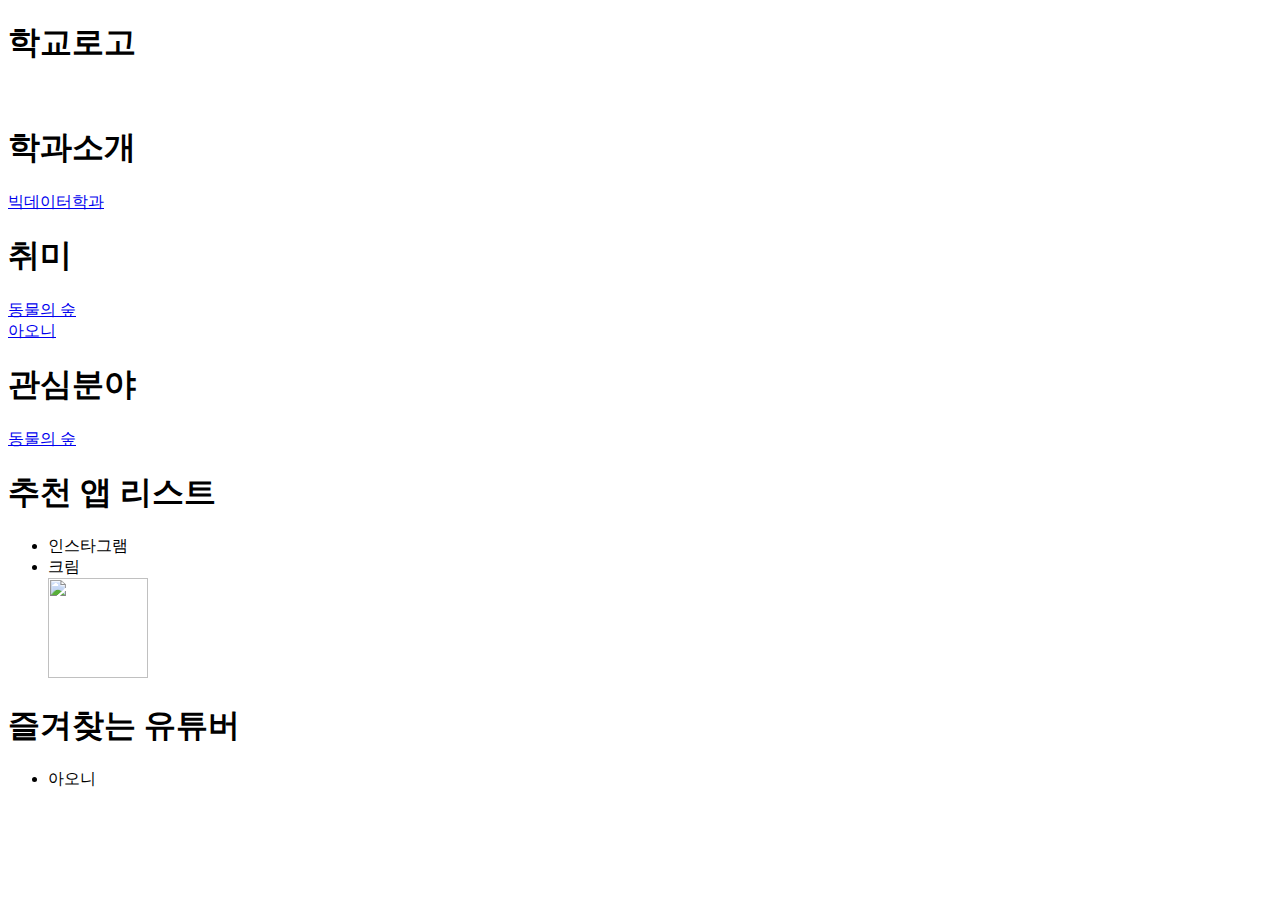
==== index.html @ 8a544bc5 "Add files via upload" ====
<!--주석 처리-->
<!DOCTYPE html>
<html lang="en">
<head>
    <meta charset="UTF-8">
    <title>TitleTest</title>
</head>
<body>
    <p>
        <h1>학교로고</h1>
        <img src = "학교로고.png" alt="">

        <h1>학과소개</h1>
        <a href = "https://www.dju.ac.kr/big_data_ai/main.do">빅데이터학과</a>
    </p>

    <p>
        <h1>취미</h1>
        <a href = "https://www.youtube.com/results?search_query=%EB%8F%99%EB%AC%BC%EC%9D%98+%EC%88%B2">동물의 숲</a> <br>
        <a href = "https://www.youtube.com/@aonioni">아오니</a>

    </p>

    <p>
        <h1>관심분야</h1>
        <a href = "https://www.youtube.com/results?search_query=%EB%8F%99%EB%AC%BC%EC%9D%98+%EC%88%B2">동물의 숲</a>
    </p>

    <p>
        <h1>추천 앱 리스트</h1>
        <ul>
            <li>인스타그램</li>
            <li>크림</li>
            <img src = "pngegg.png" alt="" width="100" height="100">
            <img src = "크림.png" alt="" width="200" height=>
        </ul>
    </p>   

    <p>
        <h1>즐겨찾는 유튜버</h1>
        <ul>
            <li>아오니</li>
        </ul>
    </p>


</body>
</html>
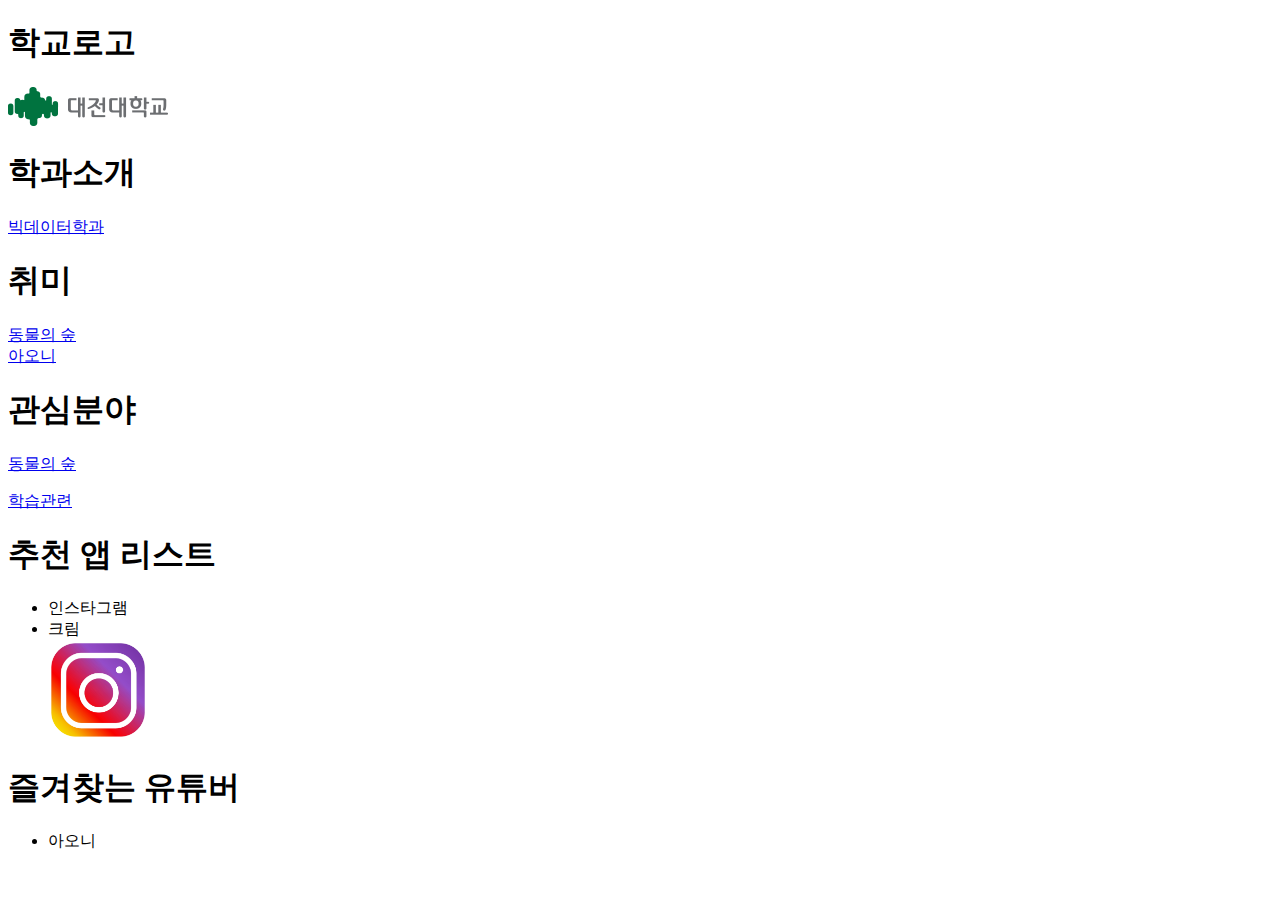
==== commit bd42b694: "Add files via upload" ====
--- a/index.html
+++ b/index.html
@@ -25,7 +25,7 @@
         <h1>관심분야</h1>
         <a href = "https://www.youtube.com/results?search_query=%EB%8F%99%EB%AC%BC%EC%9D%98+%EC%88%B2">동물의 숲</a>
     </p>
-
+    <p><a href="3주차.html">학습관련</a></p>
     <p>
         <h1>추천 앱 리스트</h1>
         <ul>
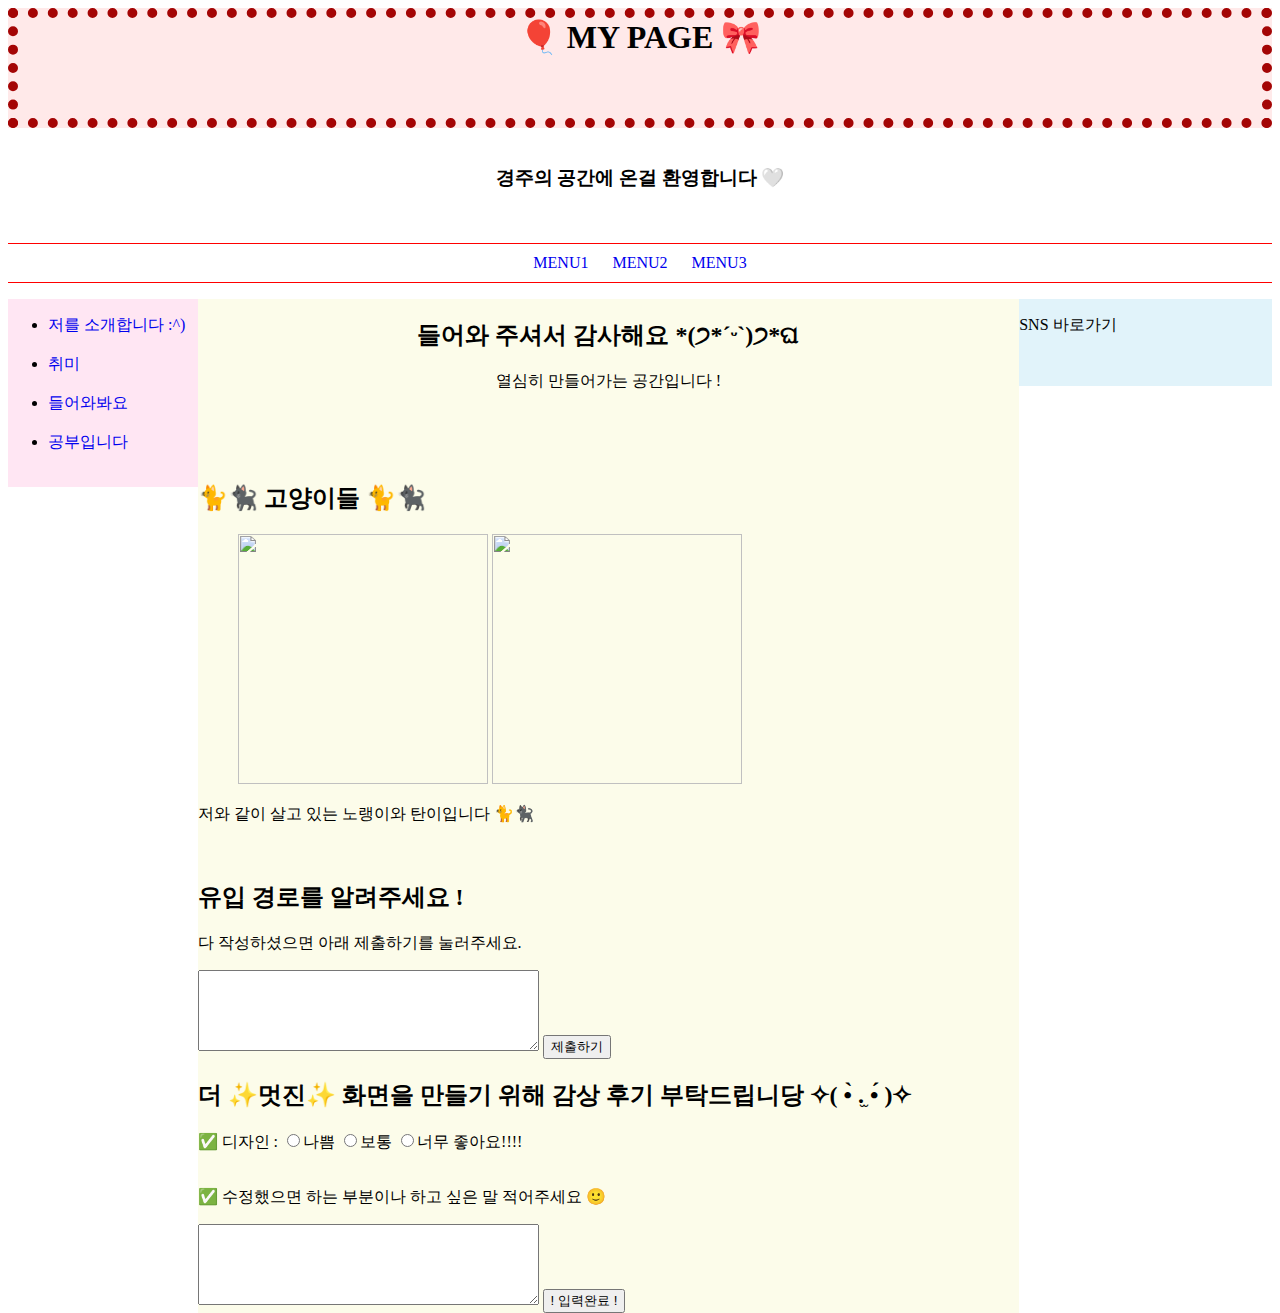
==== commit aece5921: "Add files via upload" ====
--- a/index.html
+++ b/index.html
@@ -1,48 +1,148 @@
-<!--주석 처리-->
 <!DOCTYPE html>
 <html lang="en">
 <head>
     <meta charset="UTF-8">
-    <title>TitleTest</title>
+    <meta name="viewport" content="width=device-width, initial-scale=1.0">
+    <title>homepage</title>
 </head>
+<style>
+    #page{
+        font-family: 'Times New Roman', Times, serif;
+        background-color: rgb(255, 233, 233);
+        text-align: center;
+        border: 10px dotted rgb(164, 5, 5);
+        height: 100px;
+        margin: 0 auto;
+    }
+
+    #apple{
+        text-align: center;
+    }
+
+    section {
+    float: left; width: 65%; height: 80%; 
+    background-color: rgb(252, 252, 234);
+    }
+
+    #art1{
+        text-align: center;
+    }
+
+    nav {
+        float: left; width: 15%; height: 80%; 
+        background: rgba(255, 223, 239, 0.775);
+    }
+
+
+    aside{
+        float: right; width: 20%; height: 100%;
+        background-color: rgb(225, 243, 250);
+    }
+
+    #menu{
+        list-style: none;
+        text-align: center;
+        border-bottom: 1px solid red;
+        border-top: 1px solid red;
+        padding: 10px
+    }    
+
+    #menu li {
+    display: inline; /* 메뉴를 가로로 배치 */
+    padding: 10px;
+    text-transform: uppercase; 
+    } 
+
+    a {
+    text-decoration: none; /* 모든 링크에 대해 밑줄 제거 */
+    }
+
+
+
+</style>
 <body>
-    <p>
-        <h1>학교로고</h1>
-        <img src = "학교로고.png" alt="">
+ <header>
+    <h1 id="page">🎈 MY PAGE 🎀 </h1><br>
+    <h3 id="apple">경주의 공간에 온걸 환영합니다 🤍</h3><br>
+ </header>
 
-        <h1>학과소개</h1>
-        <a href = "https://www.dju.ac.kr/big_data_ai/main.do">빅데이터학과</a>
-    </p>
 
-    <p>
-        <h1>취미</h1>
-        <a href = "https://www.youtube.com/results?search_query=%EB%8F%99%EB%AC%BC%EC%9D%98+%EC%88%B2">동물의 숲</a> <br>
-        <a href = "https://www.youtube.com/@aonioni">아오니</a>
+ <ul id="menu">
+    <li><a href="#">Menu1</a></li>
+    <li><a href="#">Menu2</a></li>
+    <li><a href="#">Menu3</a></li>
+    
+</ul>
 
-    </p>
 
-    <p>
-        <h1>관심분야</h1>
-        <a href = "https://www.youtube.com/results?search_query=%EB%8F%99%EB%AC%BC%EC%9D%98+%EC%88%B2">동물의 숲</a>
-    </p>
-    <p><a href="3주차.html">학습관련</a></p>
-    <p>
-        <h1>추천 앱 리스트</h1>
-        <ul>
-            <li>인스타그램</li>
-            <li>크림</li>
-            <img src = "pngegg.png" alt="" width="100" height="100">
-            <img src = "크림.png" alt="" width="200" height=>
-        </ul>
-    </p>   
 
-    <p>
-        <h1>즐겨찾는 유튜버</h1>
-        <ul>
-            <li>아오니</li>
-        </ul>
-    </p>
+ <nav>
+ <ul>
+    <li><a href="pr.html"> 저를 소개합니다 :^) </a></li> <br>
+    <li><a href="hobby.html"> 취미 </a></li> <br>
+    <li><a href="3주차.html"> 들어와봐요 </a></li> <br>
+    <li><a href="study.html"> 공부입니다 </a></li> <br>
+ </ul>
+ </nav>
+ 
+ <section>
+    <article id="art1">
+        <h2>들어와 주셔서 감사해요 *(੭*ˊᵕˋ)੭*ଘ</h2>
+        <p>열심히 만들어가는 공간입니다 !</p>
+    </article>
+ <br>
+ <br>
+ <br>
+    <article>
+        <h2>🐈🐈‍⬛ 고양이들 🐈🐈‍⬛</h2>
+    </article>
 
+    <figure>
+        <img src="images/노랭이.jpg" alt="" width="250" height="250">
+        <img src="images/탄이.jpg" alt="" width="250" height="250">
+    </figure>
+
+    <figcaption>저와 같이 살고 있는 노랭이와 탄이입니다 🐈🐈‍⬛</figcaption>
+ <br>
+ <br>
+    <h2>유입 경로를 알려주세요 ! </h2>
+    <p>다 작성하셨으면 아래 제출하기를 눌러주세요.</p>
+        <textarea name="area1" id="" cols="40" rows="5"></textarea>
+
+        <script>
+            function showDialog() {
+                alert("작성해주셔서 감사합니다 ^^ 행복한 하루 보내세요구르트 🍀");
+            }
+        </script>
+
+            <button onclick="showDialog()">제출하기</button>
+        
+        <h2>더 ✨멋진✨ 화면을 만들기 위해 감상 후기 부탁드립니당 ✧( •̀ .̫ •́ )✧</h2>
+            <form>
+                ✅ 디자인 :
+                <input type="radio" name="bad" value="bad1">나쁨
+                <input type="radio" name="soso" value="soso1">보통
+                <input type="radio" name="good" value="good1">너무 좋아요!!!! <br> <br>
+            </form>
+            <p>✅ 수정했으면 하는 부분이나 하고 싶은 말 적어주세요 🙂‍</p>
+            <textarea name="riv" id="" cols="40" rows="5"></textarea>
+        <script>
+            function rev() {
+                alert("적어주셔서 감사합니다람쥐 행복하세요 🍀")
+            }
+        </script>
+
+            <button onclick="rev()">! 입력완료 !</button>
+</form>
+
+ </section>
+ 
+<aside>
+<p>SNS 바로가기<p>
+    <a href="https://blog.naver.com/nohfluorine"><img src="images/네이버 AI-06.png" alt="" height="50" height="50"></a>
+    <a href="https://www.instagram.com/nohfluorine.kr?igsh=bXRoN3p1Mzd5a2tw&utm_source=qr"><img src="images/pngegg.png" alt="" height="45" height="45"></a>
+</aside>
+    
 
 </body>
 </html>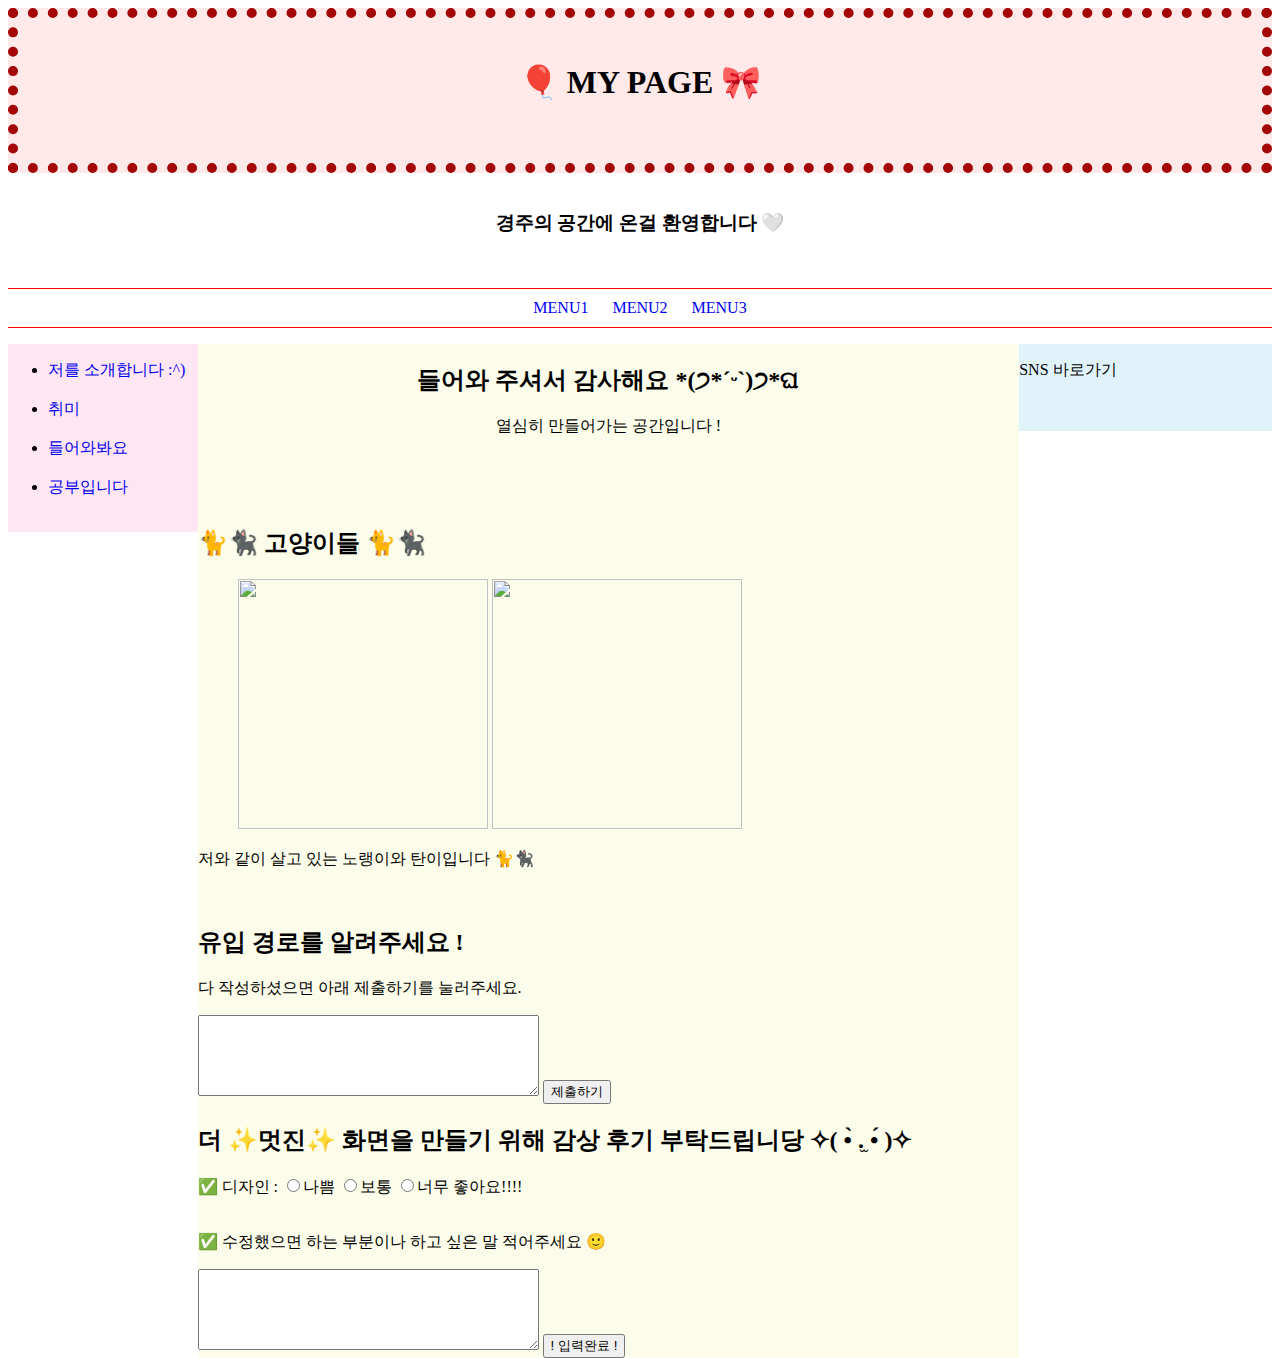
==== commit 589837df: "Add files via upload" ====
--- a/index.html
+++ b/index.html
@@ -5,62 +5,11 @@
     <meta name="viewport" content="width=device-width, initial-scale=1.0">
     <title>homepage</title>
 </head>
-<style>
-    #page{
-        font-family: 'Times New Roman', Times, serif;
-        background-color: rgb(255, 233, 233);
-        text-align: center;
-        border: 10px dotted rgb(164, 5, 5);
-        height: 100px;
-        margin: 0 auto;
-    }
 
-    #apple{
-        text-align: center;
-    }
+<body>
 
-    section {
-    float: left; width: 65%; height: 80%; 
-    background-color: rgb(252, 252, 234);
-    }
+<link rel="stylesheet" href="index_css.css">
 
-    #art1{
-        text-align: center;
-    }
-
-    nav {
-        float: left; width: 15%; height: 80%; 
-        background: rgba(255, 223, 239, 0.775);
-    }
-
-
-    aside{
-        float: right; width: 20%; height: 100%;
-        background-color: rgb(225, 243, 250);
-    }
-
-    #menu{
-        list-style: none;
-        text-align: center;
-        border-bottom: 1px solid red;
-        border-top: 1px solid red;
-        padding: 10px
-    }    
-
-    #menu li {
-    display: inline; /* 메뉴를 가로로 배치 */
-    padding: 10px;
-    text-transform: uppercase; 
-    } 
-
-    a {
-    text-decoration: none; /* 모든 링크에 대해 밑줄 제거 */
-    }
-
-
-
-</style>
-<body>
  <header>
     <h1 id="page">🎈 MY PAGE 🎀 </h1><br>
     <h3 id="apple">경주의 공간에 온걸 환영합니다 🤍</h3><br>
--- a/index_css.css
+++ b/index_css.css
@@ -0,0 +1,51 @@
+#page{
+    font-family: 'Times New Roman', Times, serif;
+    background-color: rgb(255, 233, 233);
+    text-align: center;
+    border: 10px dotted rgb(164, 5, 5);
+    height: 100px;
+    margin: 0 auto;
+    padding-top: 45px;
+}
+
+#apple{
+    text-align: center;
+}
+
+section {
+float: left; width: 65%; height: 80%; 
+background-color: rgb(252, 252, 234);
+}
+
+#art1{
+    text-align: center;
+}
+
+nav {
+    float: left; width: 15%; height: 80%; 
+    background: rgba(255, 223, 239, 0.775);
+}
+
+
+aside{
+    float: right; width: 20%; height: 100%;
+    background-color: rgb(225, 243, 250);
+}
+
+#menu{
+    list-style: none;
+    text-align: center;
+    border-bottom: 1px solid red;
+    border-top: 1px solid red;
+    padding: 10px
+}    
+
+#menu li {
+display: inline; /* 메뉴를 가로로 배치 */
+padding: 10px;
+text-transform: uppercase; 
+} 
+
+a {
+text-decoration: none; /* 모든 링크에 대해 밑줄 제거 */
+}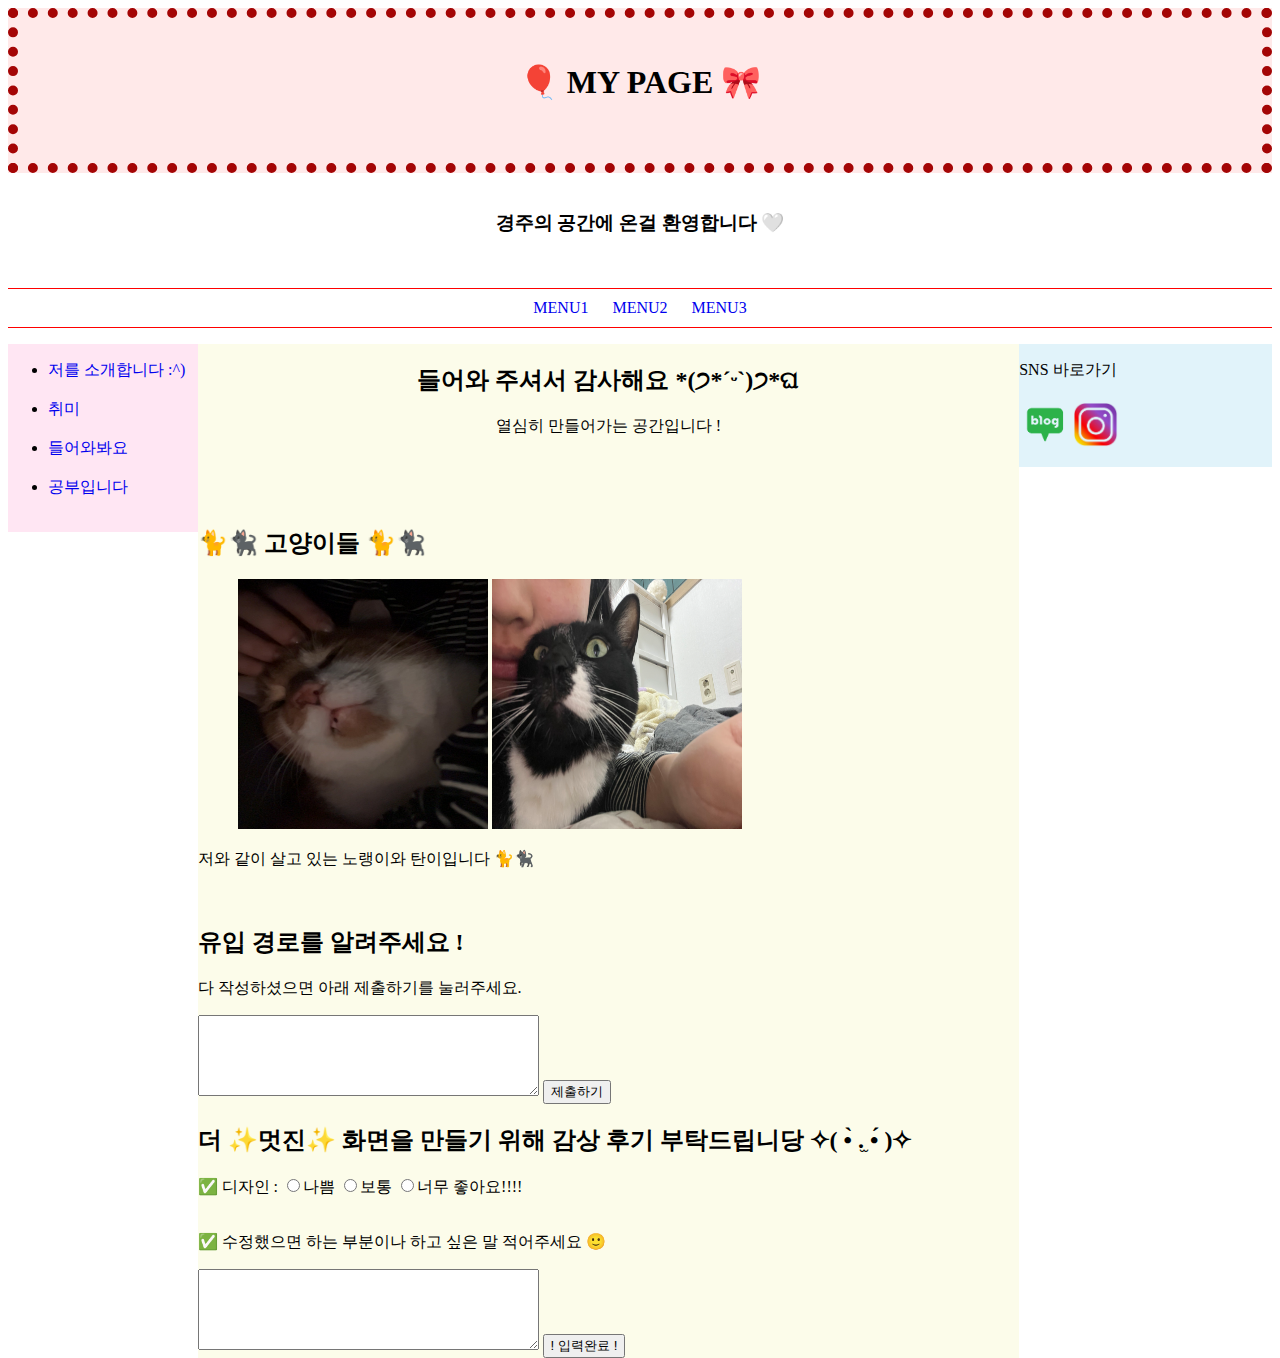
==== commit f105790b: "Add files via upload" ====
--- a/index.html
+++ b/index.html
@@ -47,8 +47,8 @@
     </article>
 
     <figure>
-        <img src="images/노랭이.jpg" alt="" width="250" height="250">
-        <img src="images/탄이.jpg" alt="" width="250" height="250">
+        <img src="image/노랭이.jpg" alt="" width="250" height="250">
+        <img src="image/탄이.jpg" alt="" width="250" height="250">
     </figure>
 
     <figcaption>저와 같이 살고 있는 노랭이와 탄이입니다 🐈🐈‍⬛</figcaption>
@@ -88,8 +88,8 @@
  
 <aside>
 <p>SNS 바로가기<p>
-    <a href="https://blog.naver.com/nohfluorine"><img src="images/네이버 AI-06.png" alt="" height="50" height="50"></a>
-    <a href="https://www.instagram.com/nohfluorine.kr?igsh=bXRoN3p1Mzd5a2tw&utm_source=qr"><img src="images/pngegg.png" alt="" height="45" height="45"></a>
+    <a href="https://blog.naver.com/nohfluorine"><img src="image/네이버 AI-06.png" alt="" height="50" height="50"></a>
+    <a href="https://www.instagram.com/nohfluorine.kr?igsh=bXRoN3p1Mzd5a2tw&utm_source=qr"><img src="image/pngegg.png" alt="" height="45" height="45"></a>
 </aside>
     
 
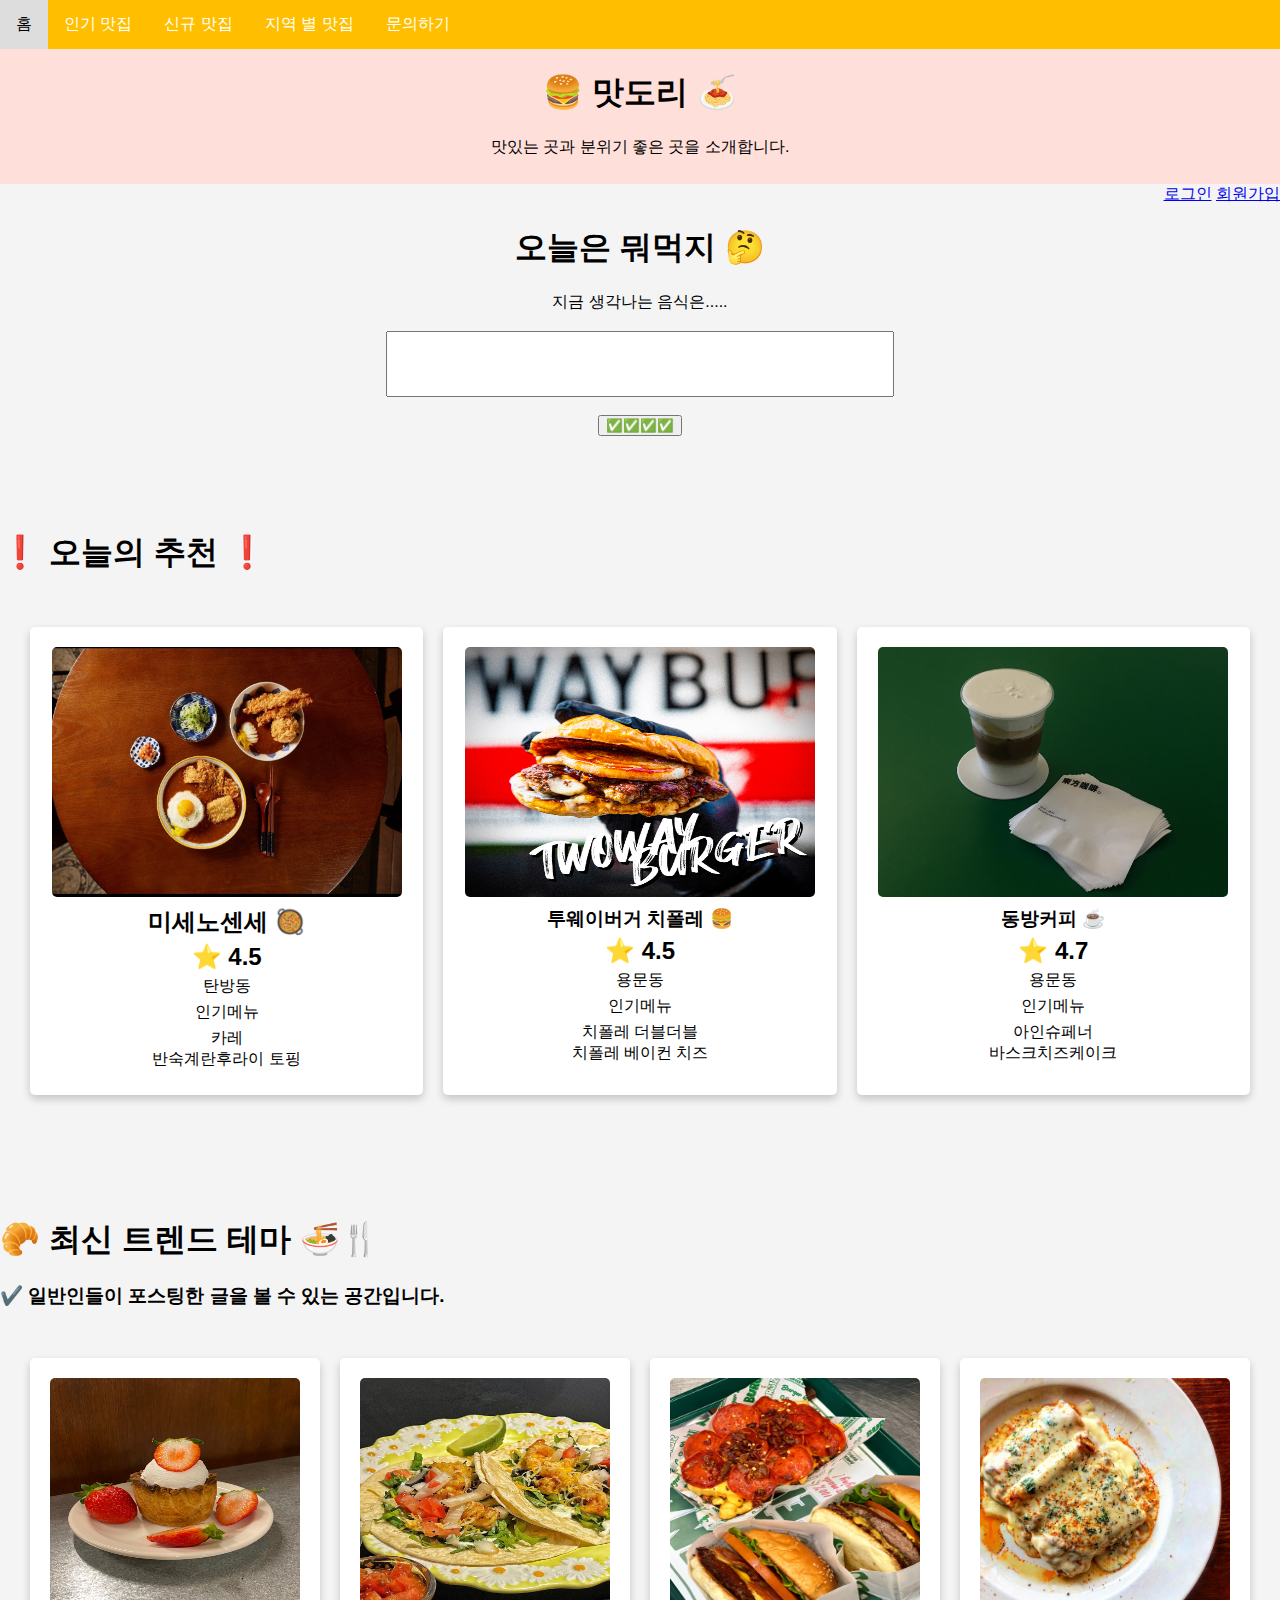
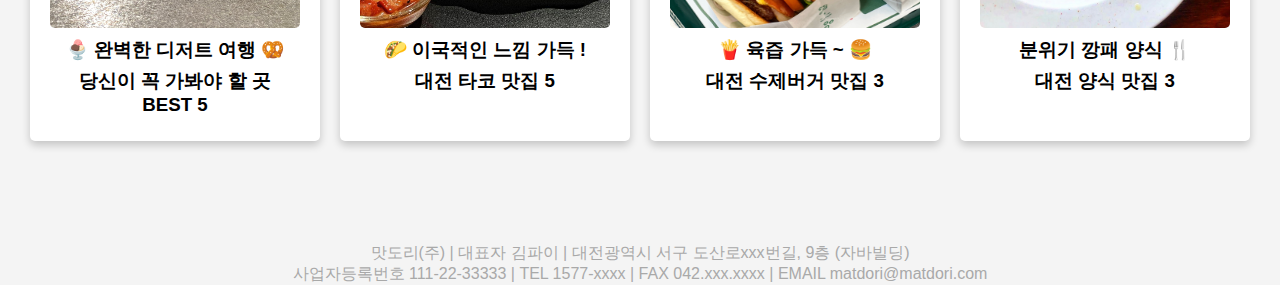
==== commit 2bd7b5c7: "Add files via upload" ====
--- a/index.html
+++ b/index.html
@@ -3,95 +3,159 @@
 <head>
     <meta charset="UTF-8">
     <meta name="viewport" content="width=device-width, initial-scale=1.0">
-    <title>homepage</title>
+    <title>맛도리</title>
 </head>
 
 <body>
 
-<link rel="stylesheet" href="index_css.css">
+    <link rel="stylesheet" href="index_css.css">
 
- <header>
-    <h1 id="page">🎈 MY PAGE 🎀 </h1><br>
-    <h3 id="apple">경주의 공간에 온걸 환영합니다 🤍</h3><br>
- </header>
+    <header>
+        <h1>🍔 맛도리 🍝</h1>
+        <p>맛있는 곳과 분위기 좋은 곳을 소개합니다.</p>
+    </header>
+
+    <nav>
+        <a href="#home">홈</a>
+        <a href="#popular">인기 맛집</a>
+        <a href="#new">신규 맛집</a>
+        <a href="localfood.html">지역 별 맛집</a>
+        <a href="contact.html">문의하기</a>
+    </nav>
+
+    <div class="login">
+        <a href="login.html">로그인</a>
+        <a href="join.html">회원가입</a>
+    </div>
+
+<!-- ---------------------------------------------------------------------------------     -->
+    <div class = food>
+    <h1>오늘은 뭐먹지 🤔</h1>
+    <form id="inputForm" onsubmit="return false;">
+        <label for="foods">지금 생각나는 음식은..... </label>
+        <br>
+        <br>
+        <input type="text" id="foods" name="foods"><br><br>
+        <button type="button" onclick="pickRandomFood()">✅✅✅✅</button>
+    </form>
+
+    <h2 id="result"></h2>
+
+    <script>
+        function pickRandomFood() {
+            const inputField = document.getElementById('foods');
+            const foods = inputField.value;
+
+            // 입력된 문자열을 쉼표로 구분하여 음식 목록을 분리
+            const foodList = foods.split(',');
+
+            // 랜덤한 위치의 음식을 선택
+            const randomIndex = Math.floor(Math.random() * foodList.length);
+            const randomFood = foodList[randomIndex].trim(); // 공백 제거
+
+            // 결과 표시
+            const resultElement = document.getElementById('result');
+            resultElement.textContent = `오늘은 ${randomFood} ❗❕`;
+        }
+    </script>
+    </div>
+
+<!-- --------------------------------------------------------------------------------- -->
+
+    <br>
+    <br>
+    <br>
+
+    <h1>❗ 오늘의 추천 ❗</h1>
+
+    <div class="container">
+        <div class="card">
+            <a href="https://naver.me/5VeAmJ4i">
+                <img src="images/미세노센세.jpg" width="350" height="250" alt="">
+            </a>
+            <h2>미세노센세 🥘</h2>
+            <h2>⭐ 4.5</h2>
+            <p>탄방동</p>
+            <p>인기메뉴</p>
+            <p>카레 <br> 반숙계란후라이 토핑</p>
+        </div>
+        <div class="card">
+            <a href="https://naver.me/5wHvwr3d">
+                <img src="images/치폴레.jpg" width="350" height="250" alt="">
+            </a>
+            <h3>투웨이버거 치폴레 🍔</h3>
+            <h2>⭐ 4.5</h2>
+            <p>용문동</p>
+            <p>인기메뉴</p>
+            <p>치폴레 더블더블 <br> 치폴레 베이컨 치즈</p>
+        </div>
+        <div class="card">
+            <a href="https://naver.me/I5FcS9JX">
+                <img src="images/동방커피.jpg" width="350" height="250" alt="">
+            </a>
+            <h3>동방커피 ☕</h3>
+            <h2>⭐ 4.7</h2>
+            <p>용문동</p>
+            <p>인기메뉴</p>
+            <p>아인슈페너 <br> 바스크치즈케이크</p>
+        </div>
+    </div>
+    
+
+<br>
+<br>
+<!-- --------------------------------------------------------------------------------- -->
+<br>
+<br>
+
+    <h1>🥐 최신 트렌드 테마 🍜🍴</h1>
+    <h3>✔️ 일반인들이 포스팅한 글을 볼 수 있는 공간입니다.</h3>    
+    <div class="container">
+        <div class="card">
+            <a href=dessert.html> <!-- 원하는 URL로 변경 -->
+                <img src="images/원주율.jpg" width="250" height="250" alt="">
+            </a>
+            <h3>🍨 완벽한 디저트 여행 🥨</h3>
+            <h3>당신이 꼭 가봐야 할 곳  BEST 5</h3>
+        </div>
+
+        <div class="card">
+            <a href=taco.html> <!-- 원하는 URL로 변경 -->
+                <img src="images/스프링.jpg" alt="" width="250" height="250">
+            </a>
+            <h3>🌮 이국적인 느낌 가득 ! </h3>
+            <h3>대전 타코 맛집 5</h3>
+        </div>
+
+        <div class="card">
+            <a href=burger.html> <!-- 원하는 URL로 변경 -->
+            <img src="images/버기즈.jpg" alt="" width="250" height="250">
+            </a>
+            <h3>🍟 육즙 가득 ~ 🍔</h3>
+            <h3>대전 수제버거 맛집 3</h3>
+        </div>
+
+        <div class="card">
+            <a href=Westernfood.html> <!-- 원하는 URL로 변경 -->
+            <img src="images/헤이.jpg" alt="" width="250" height="250">
+            </a>
+            <h3>분위기 깡패 양식 🍴</h3>
+            <h3>대전 양식 맛집 3</h3>
+        </div>
+    </div>
+
+<br>
+<br>
+<!-- --------------------------------------------------------------------------------- -->
+<br>
+<br>
+
+<footer>
+    맛도리(주) | 대표자 김파이 | 대전광역시 서구 도산로xxx번길, 9층 (자바빌딩) <br>
+사업자등록번호 111-22-33333 | TEL 1577-xxxx | FAX 042.xxx.xxxx | EMAIL matdori@matdori.com
+</footer>
 
 
- <ul id="menu">
-    <li><a href="#">Menu1</a></li>
-    <li><a href="#">Menu2</a></li>
-    <li><a href="#">Menu3</a></li>
-    
-</ul>
+</body>
 
-
-
- <nav>
- <ul>
-    <li><a href="pr.html"> 저를 소개합니다 :^) </a></li> <br>
-    <li><a href="hobby.html"> 취미 </a></li> <br>
-    <li><a href="3주차.html"> 들어와봐요 </a></li> <br>
-    <li><a href="study.html"> 공부입니다 </a></li> <br>
- </ul>
- </nav>
- 
- <section>
-    <article id="art1">
-        <h2>들어와 주셔서 감사해요 *(੭*ˊᵕˋ)੭*ଘ</h2>
-        <p>열심히 만들어가는 공간입니다 !</p>
-    </article>
- <br>
- <br>
- <br>
-    <article>
-        <h2>🐈🐈‍⬛ 고양이들 🐈🐈‍⬛</h2>
-    </article>
-
-    <figure>
-        <img src="image/노랭이.jpg" alt="" width="250" height="250">
-        <img src="image/탄이.jpg" alt="" width="250" height="250">
-    </figure>
-
-    <figcaption>저와 같이 살고 있는 노랭이와 탄이입니다 🐈🐈‍⬛</figcaption>
- <br>
- <br>
-    <h2>유입 경로를 알려주세요 ! </h2>
-    <p>다 작성하셨으면 아래 제출하기를 눌러주세요.</p>
-        <textarea name="area1" id="" cols="40" rows="5"></textarea>
-
-        <script>
-            function showDialog() {
-                alert("작성해주셔서 감사합니다 ^^ 행복한 하루 보내세요구르트 🍀");
-            }
-        </script>
-
-            <button onclick="showDialog()">제출하기</button>
-        
-        <h2>더 ✨멋진✨ 화면을 만들기 위해 감상 후기 부탁드립니당 ✧( •̀ .̫ •́ )✧</h2>
-            <form>
-                ✅ 디자인 :
-                <input type="radio" name="bad" value="bad1">나쁨
-                <input type="radio" name="soso" value="soso1">보통
-                <input type="radio" name="good" value="good1">너무 좋아요!!!! <br> <br>
-            </form>
-            <p>✅ 수정했으면 하는 부분이나 하고 싶은 말 적어주세요 🙂‍</p>
-            <textarea name="riv" id="" cols="40" rows="5"></textarea>
-        <script>
-            function rev() {
-                alert("적어주셔서 감사합니다람쥐 행복하세요 🍀")
-            }
-        </script>
-
-            <button onclick="rev()">! 입력완료 !</button>
-</form>
-
- </section>
- 
-<aside>
-<p>SNS 바로가기<p>
-    <a href="https://blog.naver.com/nohfluorine"><img src="image/네이버 AI-06.png" alt="" height="50" height="50"></a>
-    <a href="https://www.instagram.com/nohfluorine.kr?igsh=bXRoN3p1Mzd5a2tw&utm_source=qr"><img src="image/pngegg.png" alt="" height="45" height="45"></a>
-</aside>
-    
-
-</body>
 </html>--- a/index_css.css
+++ b/index_css.css
@@ -1,51 +1,99 @@
-#page{
-    font-family: 'Times New Roman', Times, serif;
-    background-color: rgb(255, 233, 233);
-    text-align: center;
-    border: 10px dotted rgb(164, 5, 5);
-    height: 100px;
-    margin: 0 auto;
-    padding-top: 45px;
+body {
+    font-family: Arial, sans-serif;
+    margin: 0;
+    padding: 0;
+    background-color: #f4f4f4;
 }
 
-#apple{
+header {
+    background-color: #ffdfda;
+    color: rgb(0, 0, 0);
+    padding: 10px 0;
+    text-align: center;
+    margin-top: 40px; /* Adjust for fixed nav */
+}
+
+nav {
+    background-color: #ffbf00;
+    overflow: hidden;
+    position: fixed;
+    width: 100%;
+    top: 0;
+    z-index: 1000;
+    display: flex;
+    align-items: center;
+}
+
+nav a {
+    float: left;
+    display: block;
+    color: white;
+    text-align: center;
+    padding: 14px 16px;
+    text-decoration: none;
+}
+
+.login {
+    text-align: right;
+}
+
+.surch {
     text-align: center;
 }
 
-section {
-float: left; width: 65%; height: 80%; 
-background-color: rgb(252, 252, 234);
+nav a:hover {
+    background-color: #ddd;
+    color: black;
 }
 
-#art1{
+.container {
+    padding: 20px;
+    display: flex; /* Flexbox를 사용하여 자식 요소들을 가로로 나열 */
+    justify-content: space-between; /* 자식 요소들 사이에 균등한 간격을 줌 */
+    flex-wrap: wrap; /* 자식 요소들이 넘칠 경우 다음 줄로 이동 */
+}
+
+.card {
+    background-color: white;
+    padding: 20px;
+    border-radius: 5px;
+    flex: 1; /* 자식 요소들이 동일한 크기를 가지도록 설정 */
+    margin: 10px; /* 카드들 사이의 간격을 줌 */
+    box-shadow: 0 4px 8px 0 rgba(0,0,0,0.2); /* 카드에 그림자 효과를 줌 */
+    transition: 0.3s; /* 호버 효과를 위한 부드러운 전환 */
+    border-radius: 5px; /* 모서리를 둥글게 만듦 */
     text-align: center;
 }
 
-nav {
-    float: left; width: 15%; height: 80%; 
-    background: rgba(255, 223, 239, 0.775);
+.card img {
+    max-width: 100%;
+    border-radius: 5px;
+    border-top-left-radius: 5px; /* 카드와 동일한 모서리 반경 적용 */
+    border-top-right-radius: 5px; /* 카드와 동일한 모서리 반경 적용 */
 }
 
-
-aside{
-    float: right; width: 20%; height: 100%;
-    background-color: rgb(225, 243, 250);
+.card h3 {
+    margin-top: 0;
 }
 
-#menu{
-    list-style: none;
+#foods {
+    width: 500px; /* 음식 입력란의 너비를 300px로 조정 */
+    height: 60px;
+}
+
+.food {
+text-align: center;
+}
+
+.card h2, .card h3, .card p {
+    margin: 5px; /* 텍스트 요소들 사이의 간격을 줌 */
+}
+
+image {
+    align-items: center;
+}
+
+footer {
     text-align: center;
-    border-bottom: 1px solid red;
-    border-top: 1px solid red;
-    padding: 10px
-}    
-
-#menu li {
-display: inline; /* 메뉴를 가로로 배치 */
-padding: 10px;
-text-transform: uppercase; 
-} 
-
-a {
-text-decoration: none; /* 모든 링크에 대해 밑줄 제거 */
+    color: #a9a9a9;
 }